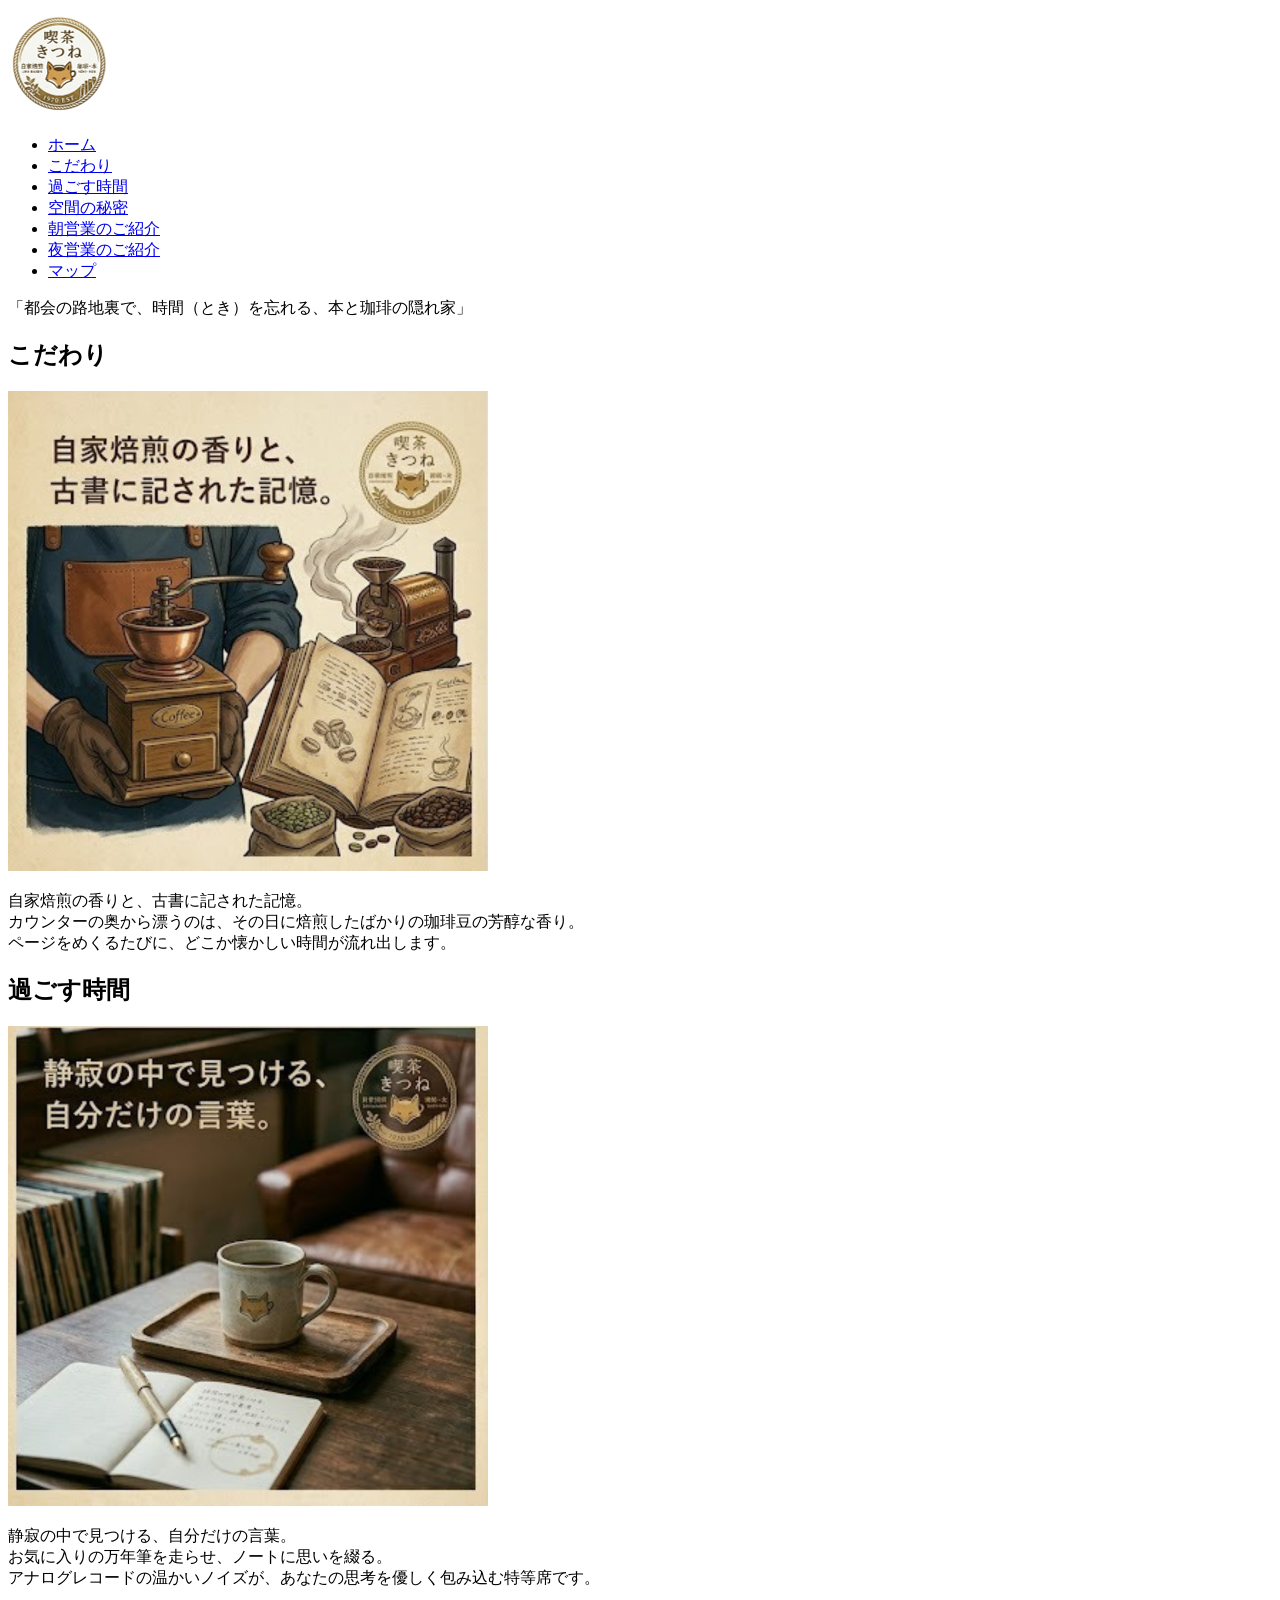
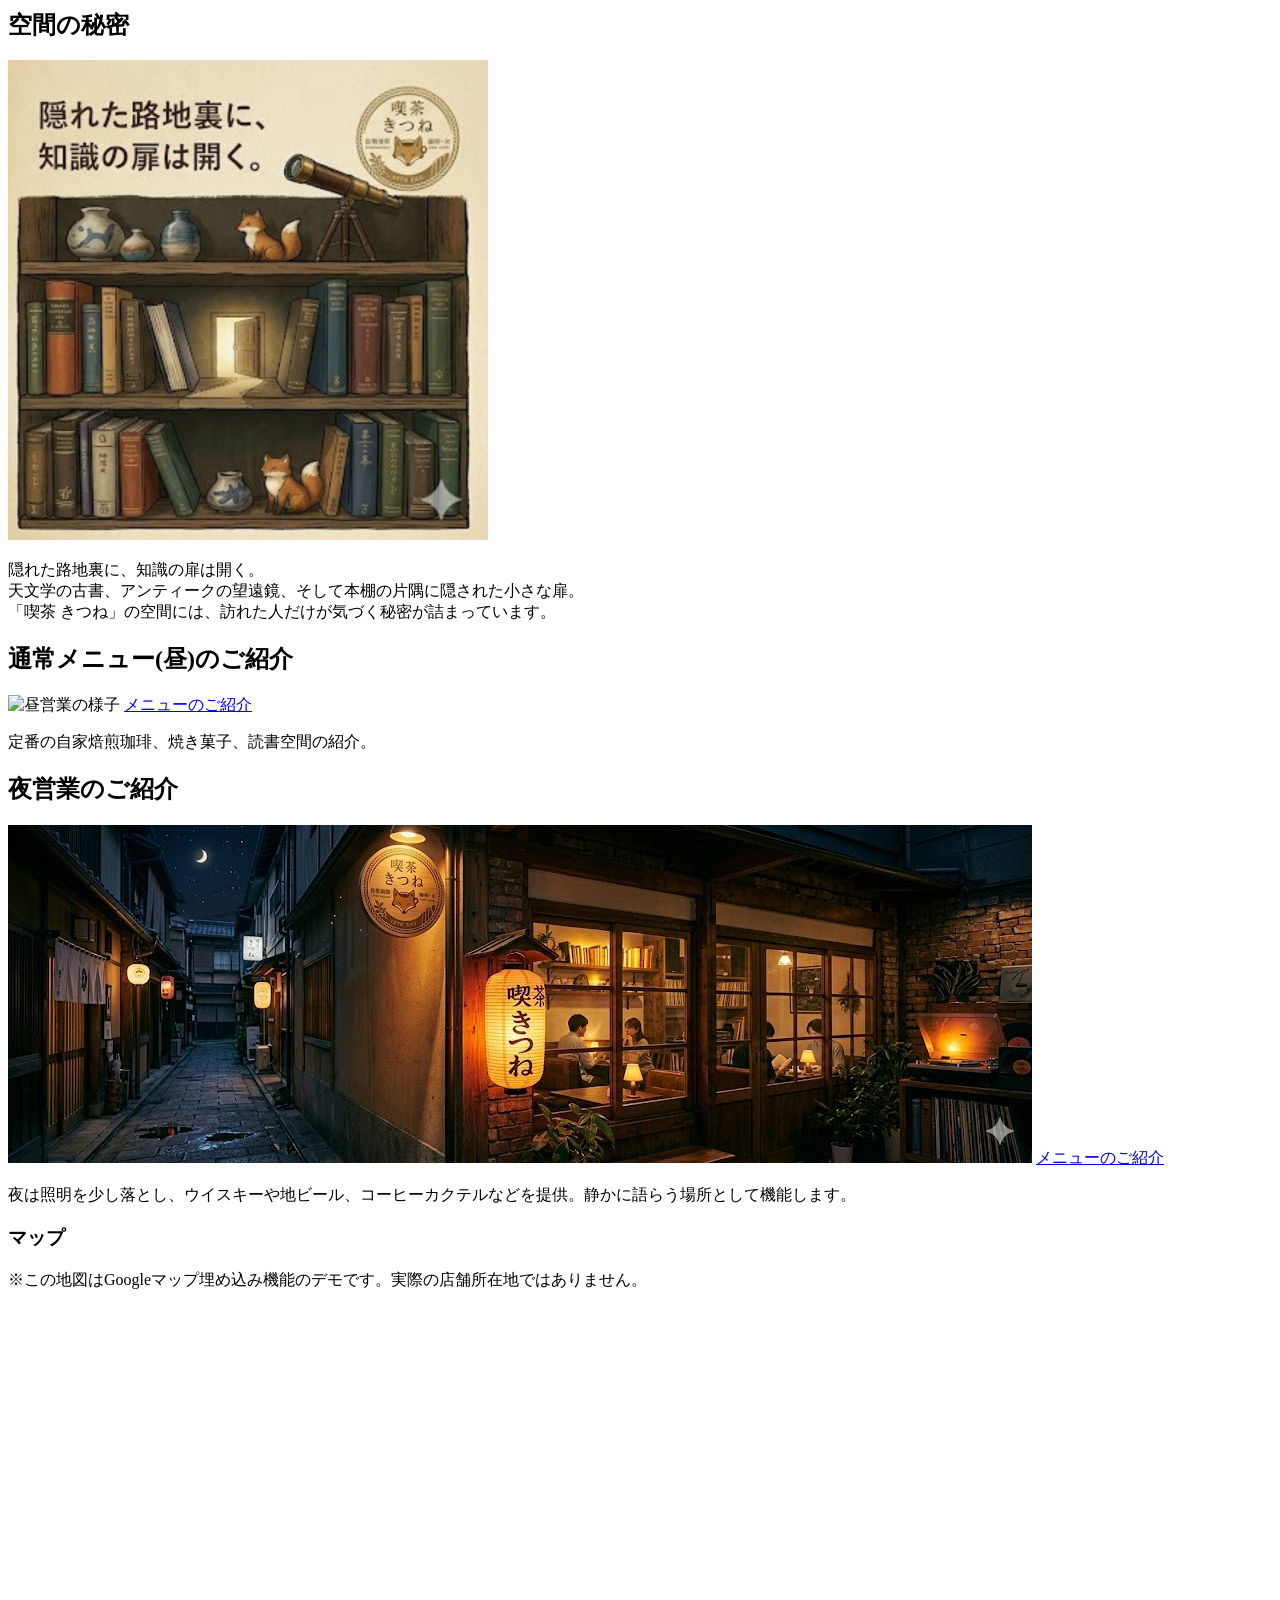
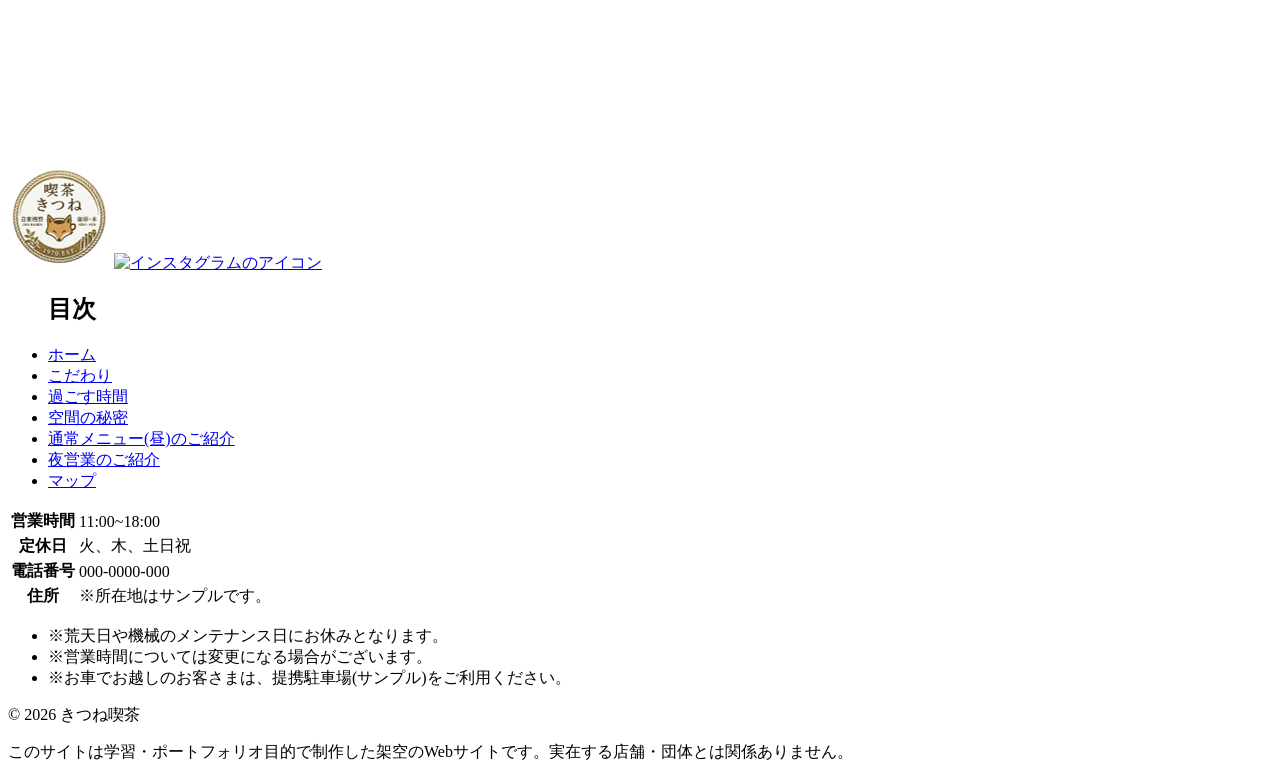
==== index.html @ 257d698b "rename to index.html" ====
<!DOCTYPE html>
<html lang="en">
<head>
    <meta charset="UTF-8">
    <meta name="viewport" content="width=device-width, initial-scale=1.0">
    <title>きつね喫茶</title>

    <!-- ファビコン -->
    <link rel="icon" href="image/キツネアイコン3.png" type="image/png">

    <!-- リセットCSS -->
    <link rel="stylesheet" href="reset.css">

    <!-- CSS適用 -->
    <link rel="stylesheet" href="../kitune/css/defolt.css">
</head>

<body>
    <!--! header -->
    <header>
    <nav>
        <!-- アイコン表示 -->
       <a class="logo" href="カフェきつね.html">
            <img src="image/きつね喫茶アイコン.png" alt="きつね喫茶のアイコン">
        </a>
        
       <!-- 項目表示 -->
        <ul class="nav-menu">
        <li><a href="カフェきつね.html">ホーム</a></li>
        <li><a href="#こだわり">こだわり</a></li>
        <li><a href="#過ごす時間">過ごす時間</a></li>
        <li><a href="#空間の秘密">空間の秘密</a></li>
        <li><a href="#通常メニュー(昼)のご紹介">朝営業のご紹介</a></li>
        <li><a href="#夜営業のご紹介">夜営業のご紹介</a></li>
        <li><a href="#マップ">マップ</a></li>
       </ul>
    </nav>
    <!-- コンセプトテキスト -->
        <p class="MainConcept">「都会の路地裏で、時間（とき）を忘れる、本と珈琲の隠れ家」</p>
    </header>

    <!--! main -->
    <main>
        <aside>
        <h2 id="こだわり">こだわり</h2>
        <div class="container">
        <img src="image/1.png" alt="古書の記憶">
        <p>
            自家焙煎の香りと、古書に記された記憶。
            <br>カウンターの奥から漂うのは、その日に焙煎したばかりの珈琲豆の芳醇な香り。
            <br>ページをめくるたびに、どこか懐かしい時間が流れ出します。
        </p>
        </div>
        </aside>

        <h2 class="text_right" id="過ごす時間">過ごす時間</h2>
        <div class="container">
        <img class="two_img_right" src="image/2.png" alt="静寂">
        <p class="one">
            静寂の中で見つける、自分だけの言葉。
            <br>お気に入りの万年筆を走らせ、ノートに思いを綴る。
            <br>アナログレコードの温かいノイズが、あなたの思考を優しく包み込む特等席です。
        </p>
        </div>

        <aside>
        <h2 id="空間の秘密">空間の秘密</h2>
        <div class="container">
        <img src="image/3.png" alt="知識の扉">
        <p>隠れた路地裏に、知識の扉は開く。
            <br>天文学の古書、アンティークの望遠鏡、そして本棚の片隅に隠された小さな扉。
            <br>「喫茶 きつね」の空間には、訪れた人だけが気づく秘密が詰まっています。
        </p>
        </div>
        </aside>
        
        <!-- 朝営業のご紹介 -->
         <div class="eigyou_bottom">
        <h2 class="text_tyuuou" id="通常メニュー(昼)のご紹介">通常メニュー(昼)のご紹介</h2>
        <!-- <a class="eigyou_img" href="menyu.html"><img src="/kitune/image/朝営業.png" alt="昼営業の様子"></a> -->
        <img src="/kitune/image/朝営業.png" alt="昼営業の様子" class="eigyou_img">
        <a href="menyu.html" target="_blank" rel="noopener noreferrer" class="eigyou_btn">メニューのご紹介</a>
        <p class="text_tyuuou">定番の自家焙煎珈琲、焼き菓子、読書空間の紹介。</p>
        

        <!-- 夜営業のご紹介 -->
        <aside>
        <h2 class="text_tyuuou" id="夜営業のご紹介">夜営業のご紹介</h2>
        <!-- <a class="eigyou_img" href="Yoru.html"><img src="image/391eae65-604c-4e45-9859-325646705f21.jpg" alt="夜営業の様子"></a> -->
        <img src="image/391eae65-604c-4e45-9859-325646705f21.jpg" alt="夜営業の様子" class="eigyou_img">
        <a href="Yoru.html" target="_blank" rel="noopener noreferrer" class="eigyou_btn">メニューのご紹介</a>
        <p class="text_tyuuou">夜は照明を少し落とし、ウイスキーや地ビール、コーヒーカクテルなどを提供。静かに語らう場所として機能します。</p>
        </aside>
        </div>

        <!-- マップ -->
         <div class="map">
         <h3 class="text_tyuuou" id="マップ">マップ</h3>
         <p class="text_tyuuou">※この地図はGoogleマップ埋め込み機能のデモです。実際の店舗所在地ではありません。</p>
         <iframe class="map_tyuuou" src="https://www.google.com/maps/embed?pb=!1m18!1m12!1m3!1d27821366.62056973!2d115.61157022834927!3d31.656762244537543!2m3!1f0!2f0!3f0!3m2!1i1024!2i768!4f13.1!3m3!1m2!1s0x34674e0fd77f192f%3A0xf54275d47c665244!2z5pel5pys!5e0!3m2!1sja!2sjp!4v1783840373308!5m2!1sja!2sjp" width="600" height="450" style="border:0;" allowfullscreen="" loading="lazy" referrerpolicy="strict-origin-when-cross-origin"></iframe>
         </div>
    </main>

    <!--! footer -->
    <footer>
    <div class="footer_container">
        <div class="item">
        <!-- アイコン表示 -->
        <img src="image/きつね喫茶アイコン.png" calt="きつね喫茶のアイコン"class="icon_img">

        <!-- インスタ -->
        <a href="https://www.instagram.com/p/DavCyarP1g-/?utm_source=ig_web_copy_link&igsh=NTc4MTIwNjQ2YQ=="><img src="/kitune/image/icons8-インスタグラム-48.png" alt="インスタグラムのアイコン"></a>
        </div>

        <!-- 目次 -->
         <div class="item">
       <ul><h2>目次</h2>
        <li><a href="カフェきつね.html">ホーム</a></li>
        <li><a href="#こだわり">こだわり</a></li>
        <li><a href="#過ごす時間">過ごす時間</a></li>
        <li><a href="#空間の秘密">空間の秘密</a></li>
        <li><a href="#通常メニュー(昼)のご紹介">通常メニュー(昼)のご紹介</a></li>
        <li><a href="#夜営業のご紹介">夜営業のご紹介</a></li>
        <li><a href="#マップ">マップ</a></li>
       </ul>
       </div>


       <!-- 表 -->
        <table>
        <tr>
            <th>営業時間</th>
            <td>11:00~18:00</td>
        </tr>
        <tr>
            <th>定休日</th>
            <td>火、木、土日祝</td>
        </tr>
        <tr>
            <th>電話番号</th>
            <td>000-0000-000</td>
        </tr>
        <tr>
            <th>住所</th>
            <td>※所在地はサンプルです。</td>
        </tr>
        </table>
        </div>
        <!-- 注意書き -->
         <div class="tyuui">
         <ul>
            <li>※荒天日や機械のメンテナンス日にお休みとなります。</li>
            <li>※営業時間については変更になる場合がございます。</li>
            <li>※お車でお越しのお客さまは、提携駐車場(サンプル)をご利用ください。</li>
        </ul>
        </div>

        
        <!-- コピーライト -->
         <div class="copy">
        <p>&copy; 2026 きつね喫茶</p>
        <p>このサイトは学習・ポートフォリオ目的で制作した架空のWebサイトです。実在する店舗・団体とは関係ありません。</p>
        </div>
    </footer>
</body>
</html>
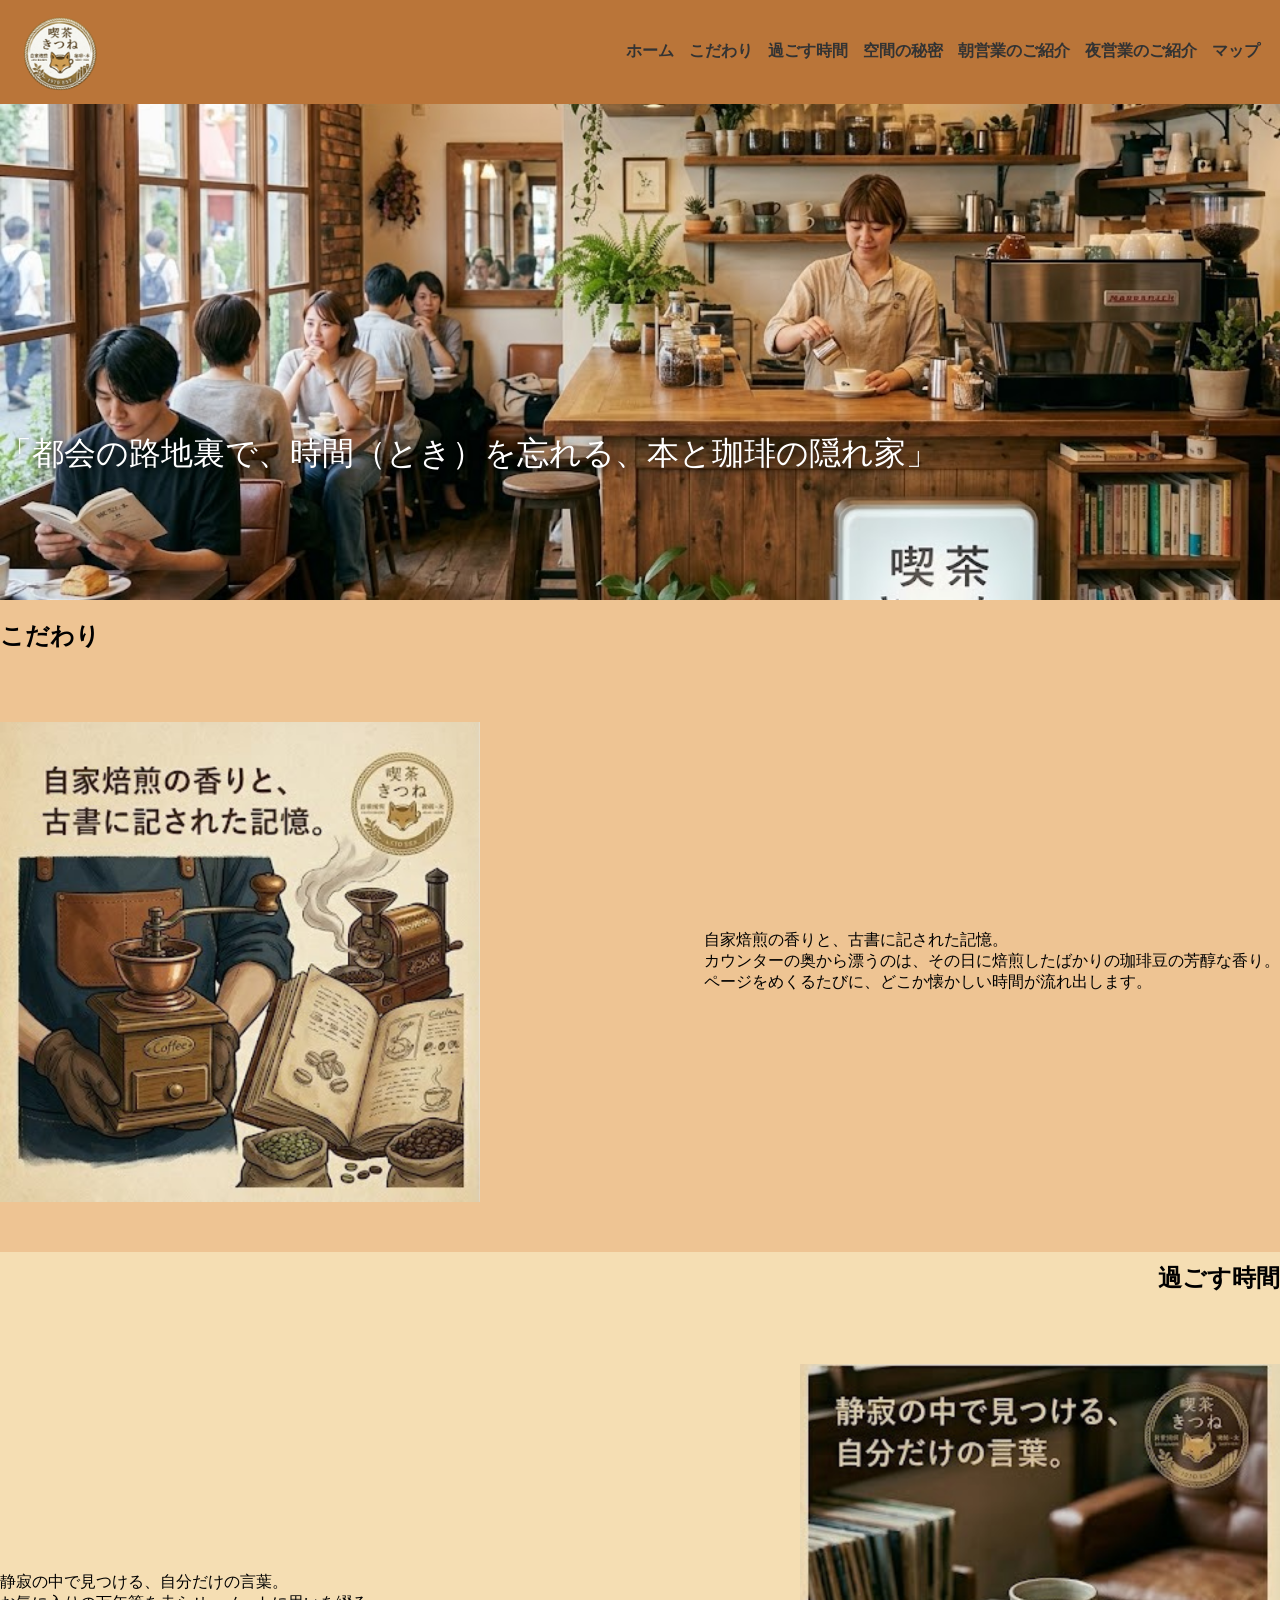
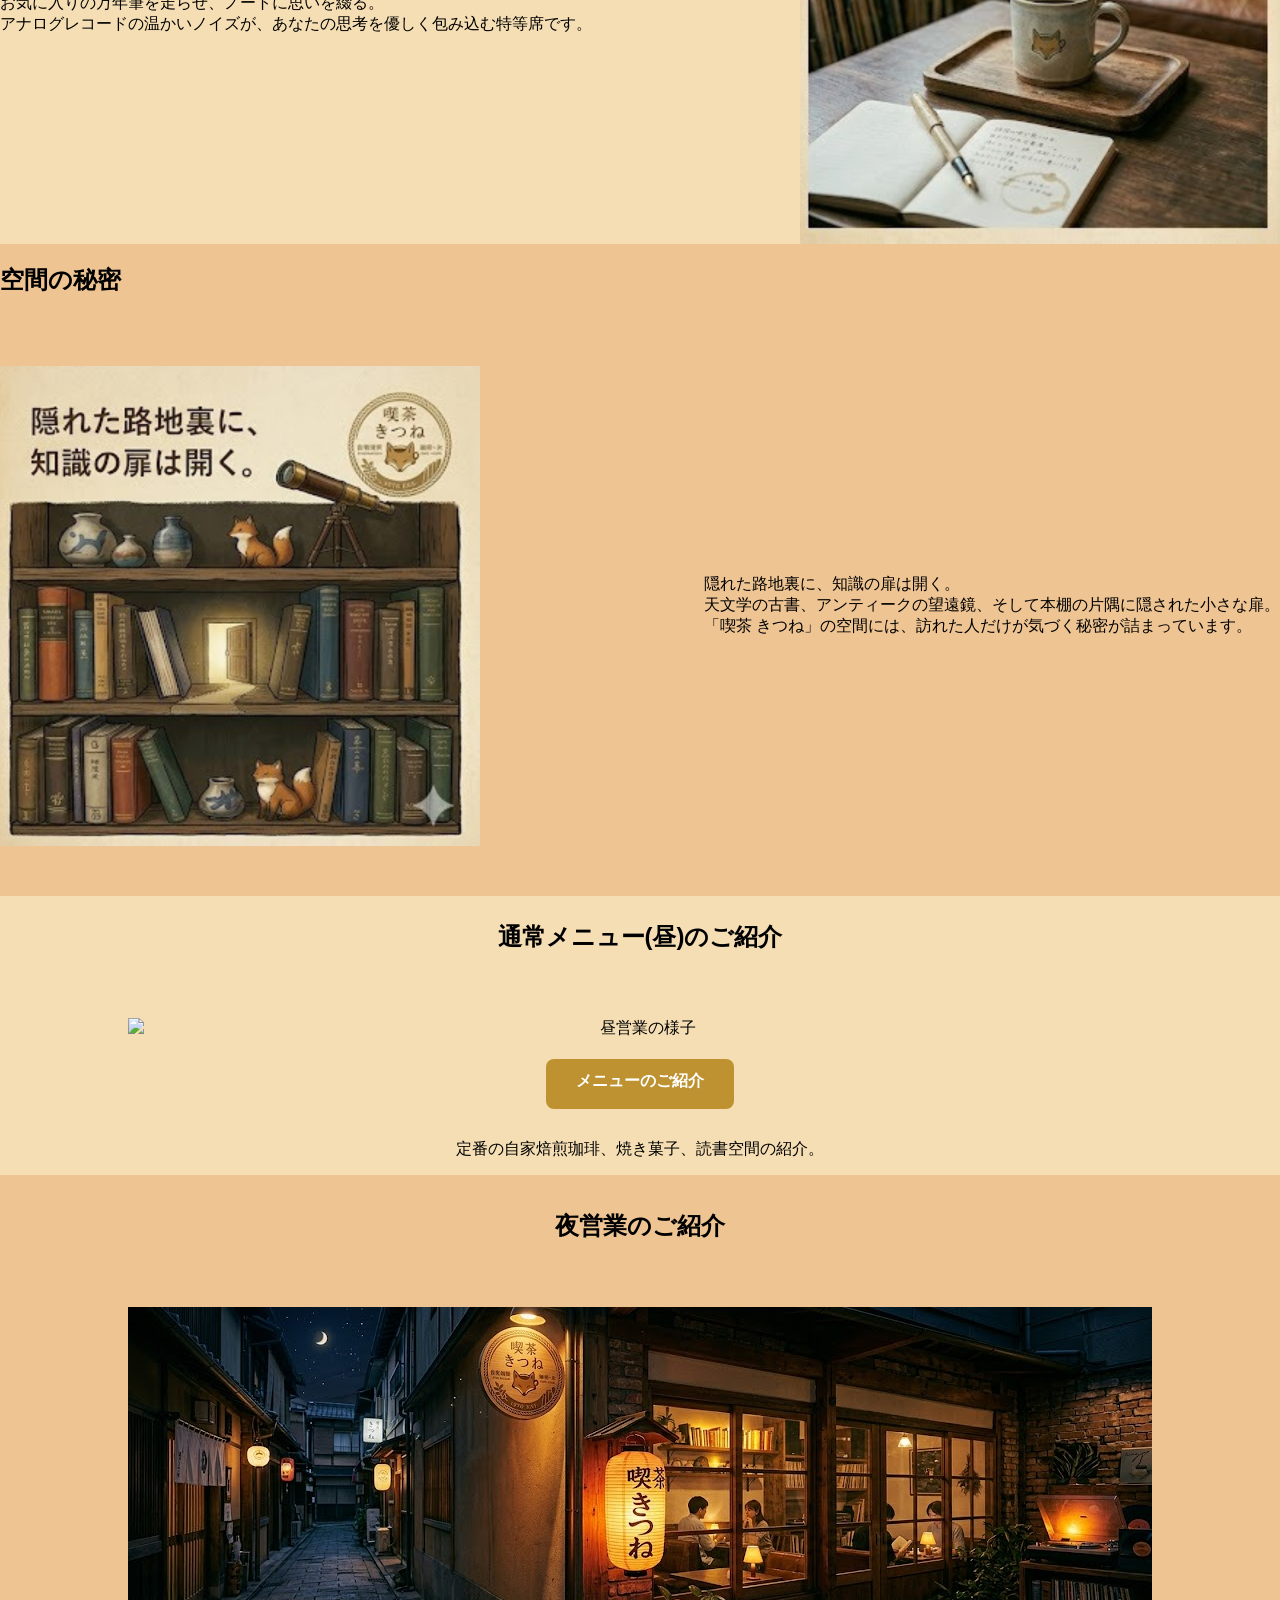
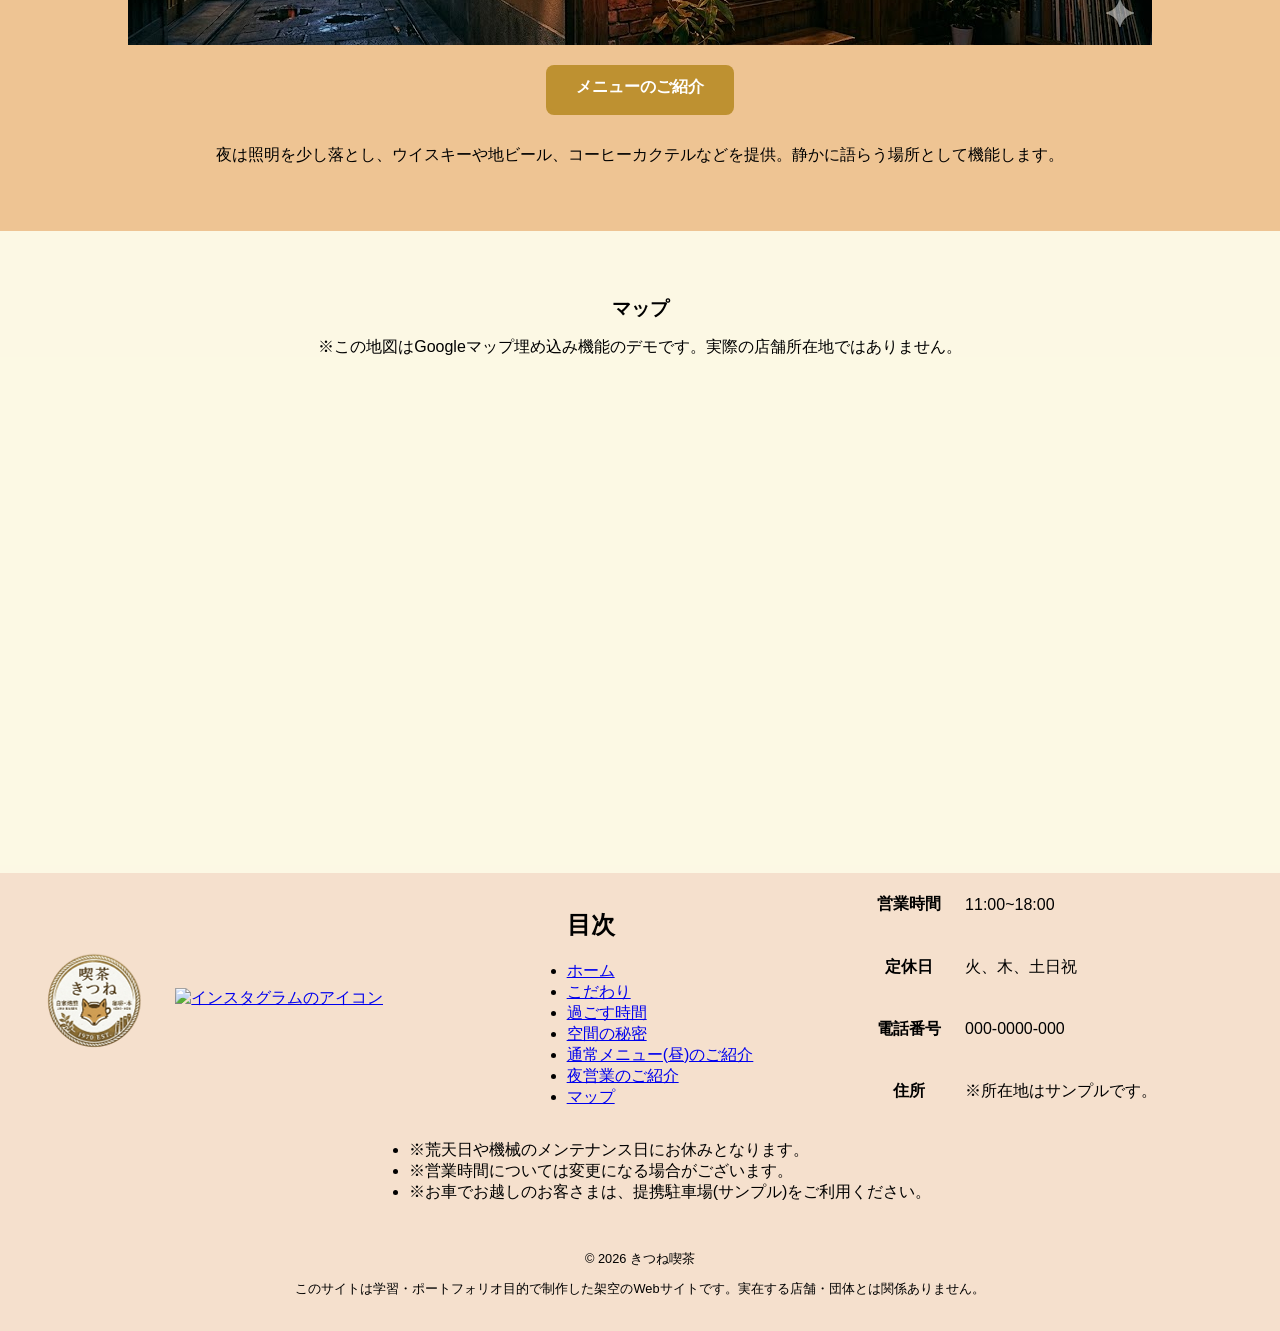
==== commit 20aaf5e9: "fix css path" ====
--- a/index.html
+++ b/index.html
@@ -12,7 +12,7 @@
     <link rel="stylesheet" href="reset.css">
 
     <!-- CSS適用 -->
-    <link rel="stylesheet" href="../kitune/css/defolt.css">
+    <link rel="stylesheet" href="css/defolt.css">
 </head>
 
 <body>
@@ -20,13 +20,13 @@
     <header>
     <nav>
         <!-- アイコン表示 -->
-       <a class="logo" href="カフェきつね.html">
+       <a class="logo" href="index.html">
             <img src="image/きつね喫茶アイコン.png" alt="きつね喫茶のアイコン">
         </a>
         
        <!-- 項目表示 -->
         <ul class="nav-menu">
-        <li><a href="カフェきつね.html">ホーム</a></li>
+        <li><a href="index.html">ホーム</a></li>
         <li><a href="#こだわり">こだわり</a></li>
         <li><a href="#過ごす時間">過ごす時間</a></li>
         <li><a href="#空間の秘密">空間の秘密</a></li>
@@ -115,7 +115,7 @@
         <!-- 目次 -->
          <div class="item">
        <ul><h2>目次</h2>
-        <li><a href="カフェきつね.html">ホーム</a></li>
+        <li><a href="index.html">ホーム</a></li>
         <li><a href="#こだわり">こだわり</a></li>
         <li><a href="#過ごす時間">過ごす時間</a></li>
         <li><a href="#空間の秘密">空間の秘密</a></li>
--- a/css/defolt.css
+++ b/css/defolt.css
@@ -0,0 +1,337 @@
+@charset "UTF-8";
+
+/* 全体の設定 */
+
+body{
+    font-family: sans-serif;
+    margin: 0;
+    background-color: rgb(238, 196, 147);
+    width: 100%;
+    
+}
+
+.text_tyuuou{
+    text-align: center;
+    margin: 15px 0;
+}
+
+.img_tyuuou{
+    margin: 0 auto;
+}
+
+/* footerを一番下にする設定 */
+body {
+  margin: 0;
+  display: flex;
+  flex-direction: column;
+  min-height: 100vh; /* 画面全体の高さを最低限確保する */
+}
+
+main {
+  flex: 1; /* 残りのスペースをmainがすべて引き伸ばして埋める */
+}
+
+/** header */
+
+header {
+    background-image: url(../image/試作3.jgp.jpg);
+    background-repeat: no-repeat;
+    background-size: cover;
+    background-position: center;
+    height: 600px;
+    position: relative; /* 子要素の配置基準 */
+}
+
+/* ナビゲーションメニュー */
+nav {
+    position: sticky;
+    top: 0;
+    z-index: 1000;
+    display: flex;
+    justify-content: space-between; /* ロゴを左、メニューを右に */
+    align-items: center;
+    background-color: rgb(186, 117, 57); /* 帯の背景色 */
+    padding: 10px 20px;
+    width: 100%;
+    box-sizing: border-box
+}
+/* メニューの横並び */
+.nav-menu {
+    display: flex;
+    list-style: none;
+    gap: 15px;
+    margin: 0;
+}
+
+.nav-menu a {
+    text-decoration: none;
+    color: #333;
+    font-weight: bold;
+}
+
+/* アイコン、ロゴ */
+.logo {
+    /* 変更箇所: fixedを削除し、flexの子要素として配置 */
+    position: static; 
+    display: flex;
+    align-items: center;
+}
+
+.logo img {
+    width: 80px;
+}
+
+/* --- コンセプトテキスト --- */
+.MainConcept {
+    position: absolute;
+    top: 400px;
+    font-size: 2rem;
+    color: #FFFFFF;
+    text-shadow: 0 2px 8px rgba(0, 0, 0, 0.85);
+
+}
+
+/** main */
+
+/* 背景色 */
+main{
+    background-color: wheat;
+}
+
+main h2{
+    margin-top: 0;
+    padding-top: 10px;
+    padding-bottom: 50px;
+}
+
+aside{
+    background-color: rgb(238, 196, 147);
+    padding-top: 10px;
+    padding-bottom: 50px;
+}
+
+.map{
+    background-color: rgba(254, 255, 240, 0.804);
+    padding-top: 50px;
+    padding-bottom: 50px;
+}
+/* 画像と文字を横並びにする */
+.container{
+    display: flex;
+    align-items: center;
+    justify-content: space-between;
+}
+.text_right{
+    text-align: right;
+}
+
+.two_img_right{
+    margin-left:0;
+    order: 2;
+}
+
+.one{
+    order: 1;
+}
+
+
+
+/* 朝営業、夜営業紹介の画像を中央にする。 */
+.eigyou_img{
+    width: 100%;  
+    max-width: 1024px;
+    margin: 0 auto;
+    display: block;
+}
+
+/* 朝営業、夜営業のサイトへの案内ボタン */
+/* 1. 【追加】親の要素を中央揃えにする設定 */
+.eigyou_bottom {
+  text-align: center; /* これでボタンも画像もテキストも全部真ん中に寄ります */
+  width: 100%;
+}
+
+/* 2. ボタン自体の設定 */
+.eigyou_bottom a.eigyou_btn {
+  display: inline-block !important;
+  text-decoration: none !important;
+  text-align: center !important;
+  padding: 12px 30px !important;
+  font-size: 16px !important;
+  font-weight: bold !important;
+  
+  color: #ffffff !important;           /* 文字色（白） */
+  background-color: #be9131 !important;/* 背景色（緑） */
+  box-shadow: 0 5px 0 #be9131 !important; /* 影 */
+  
+  border-radius: 8px !important;
+  margin: 20px 0 !important;           /* 💡 上下の隙間だけに調整しました */
+  transition: all 0.1s ease !important;
+}
+
+/* ホバーしたとき */
+.eigyou_bottom a.eigyou_btn:hover {
+  background-color: #eeb63d !important; /* 💡 ここにも!importantをつけて通常時の色をしっかり上書きします */
+  color: #ffffff !important;
+}
+
+/* 押し込んだとき */
+.eigyou_bottom a.eigyou_btn:active {
+  box-shadow: 0 2px 0 #7c5f20 !important;
+  transform: translateY(3px) !important;
+}
+
+/* マップの位置調整 */
+.map_tyuuou{
+    display:block;
+    margin: 0 auto;
+}
+
+/** footer */
+
+footer{
+    background-color: rgb(245, 224, 205);
+}
+
+.footer_container{
+    display: grid;
+    grid-template-columns: 1fr 1fr 1fr;
+}
+.item{
+    display: flex;
+    gap: 30px;
+    justify-content: center;
+    align-items: center;
+}
+
+.icon_img{
+    width: 102px;
+    height: 107px;
+}
+
+h3{
+    margin: 0;
+}
+table {
+    width: 100%;
+}
+
+th{
+    white-space: nowrap;
+}
+
+
+.tyuui{
+  width: fit-content; /* 中身の最大幅に合わせる*/
+  margin: 0 auto;     /*上下は0、左右を自動中央揃え */
+  padding-left: 20px; /* 箇条書きのポインタ（点）のスペース */
+}
+
+.copy{
+text-align: center;
+    padding: 20px 0;
+    font-size: 0.8rem;
+}
+
+/* ページ内リンク */
+#こだわり{
+
+}
+
+#過ごす時間{
+
+}
+
+#空間の秘密{
+
+}
+
+#マップ{
+
+}
+
+#夜営業のご紹介{
+
+}
+
+#朝営業のご紹介{
+
+}
+
+/* スマホ版表示 */
+@media (max-width: 700px) {
+
+    /* header */
+    header{
+        min-height: 400px; 
+    }
+
+    nav {
+        flex-wrap: wrap;
+        justify-content: center;
+        gap: 10px;
+    }
+    .nav-menu {
+        flex-wrap: wrap;
+        justify-content: center;
+        gap: 8px 14px;
+        font-size: 0.8rem;
+    }
+    .logo img {
+        width: 50px;
+    }
+    header {
+        height: auto;
+        padding-bottom: 30px;
+    }
+    .MainConcept {
+        position: static;
+        margin-top: 150px;
+        font-size: 1.2rem;
+        text-align: center;
+        padding: 0 15px;
+    }
+    /* main */
+    .container {
+        flex-direction: column;
+        align-items: flex-start;
+    }
+    .container img {
+        width: 100%;
+        max-width: 100%;
+        height: auto;
+    }
+    .two_img_right {
+        order: 0; /* 画像を上にしたいので順番をリセット */
+    }
+    .one {
+        order: 1; /* テキストは画像の後(下)に来るように */
+    }
+    main h2 {
+        text-align: center;
+    }
+    .text_right {
+        text-align: center;
+    }
+    /* 朝営業、夜営業の画像調整 */
+    .eigyou_img img {
+    width: 100%;
+    height: 300px;
+    object-fit: cover;
+    object-position: center; /* 画像の右側を優先して見せる */
+    }
+    /* マップのサイズ調整 */
+    .map_tyuuou {
+        width: 100%;
+        height: 300px;
+        max-width: 100%;
+    }
+    /* footerの調整 */
+    .footer_container {
+
+        grid-template-columns: 1fr; /* 3列 → 1列に */
+
+        gap: 20px;
+
+    }
+}
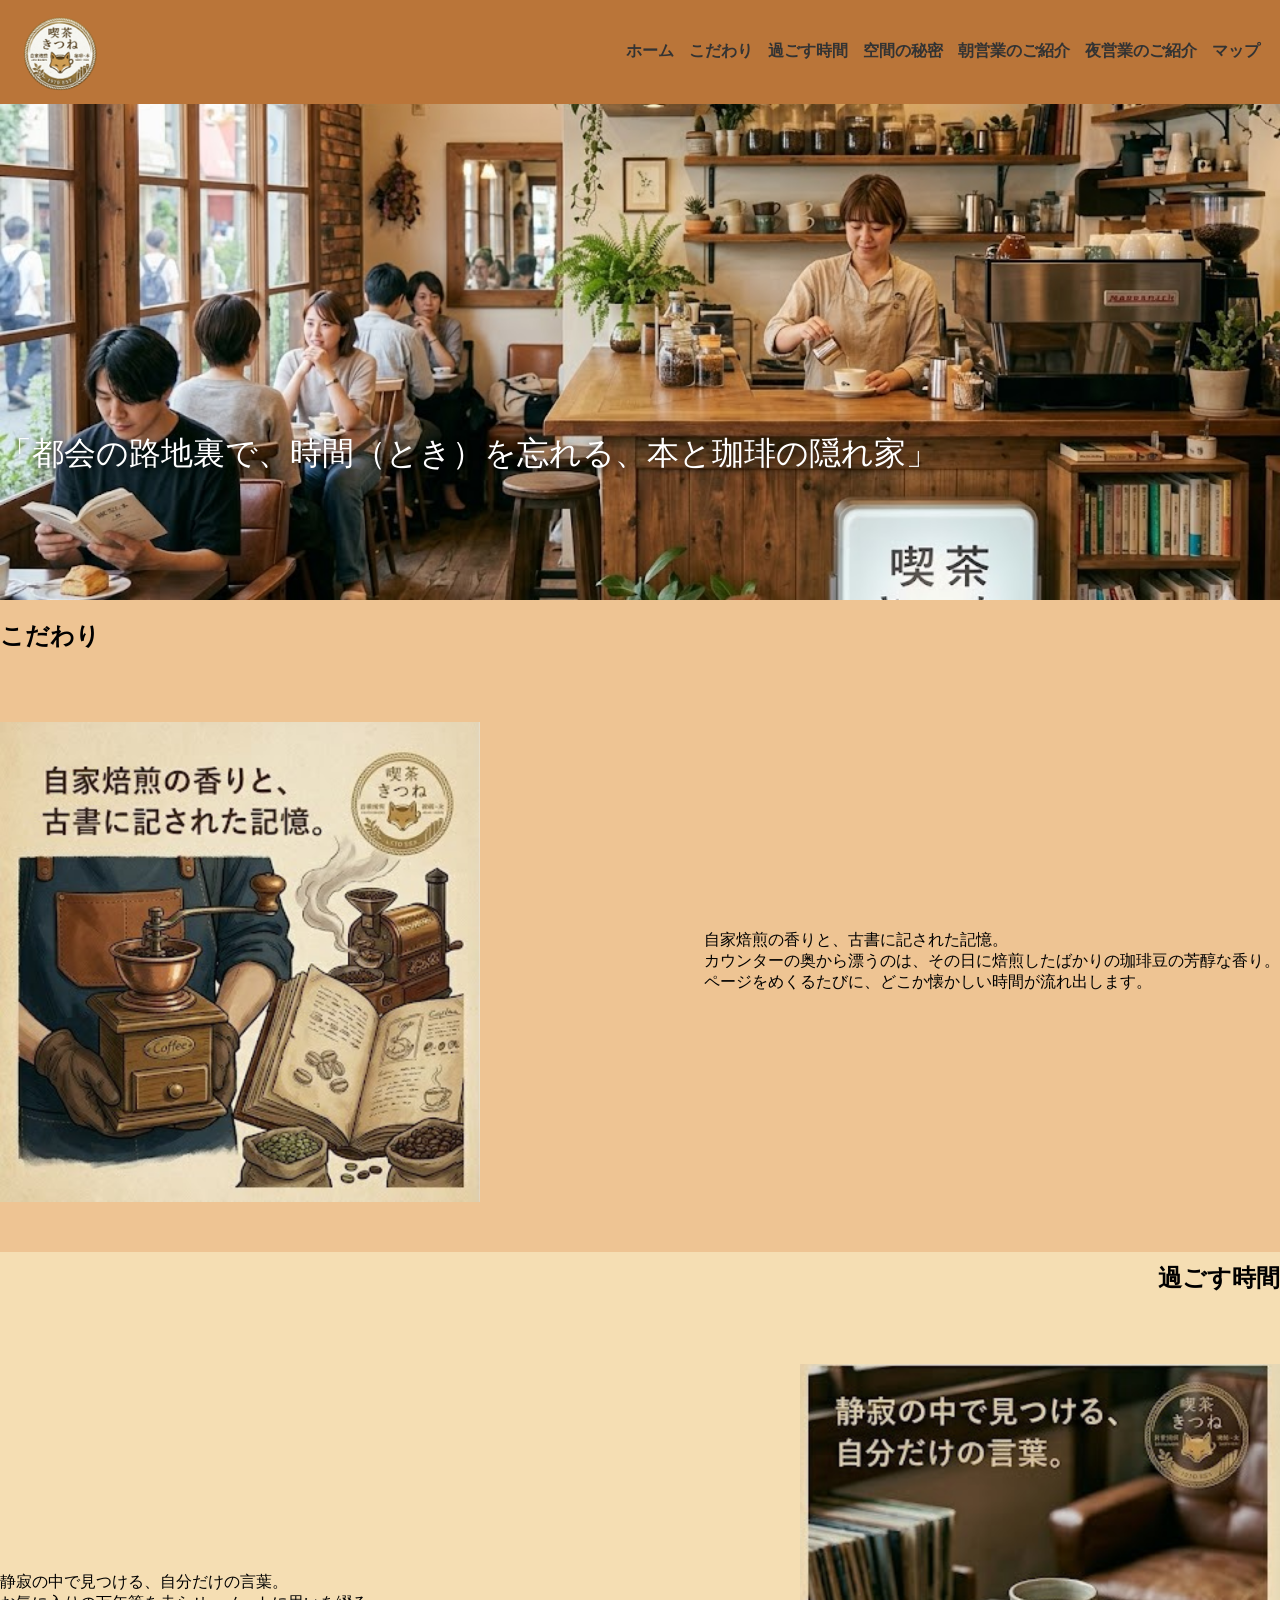
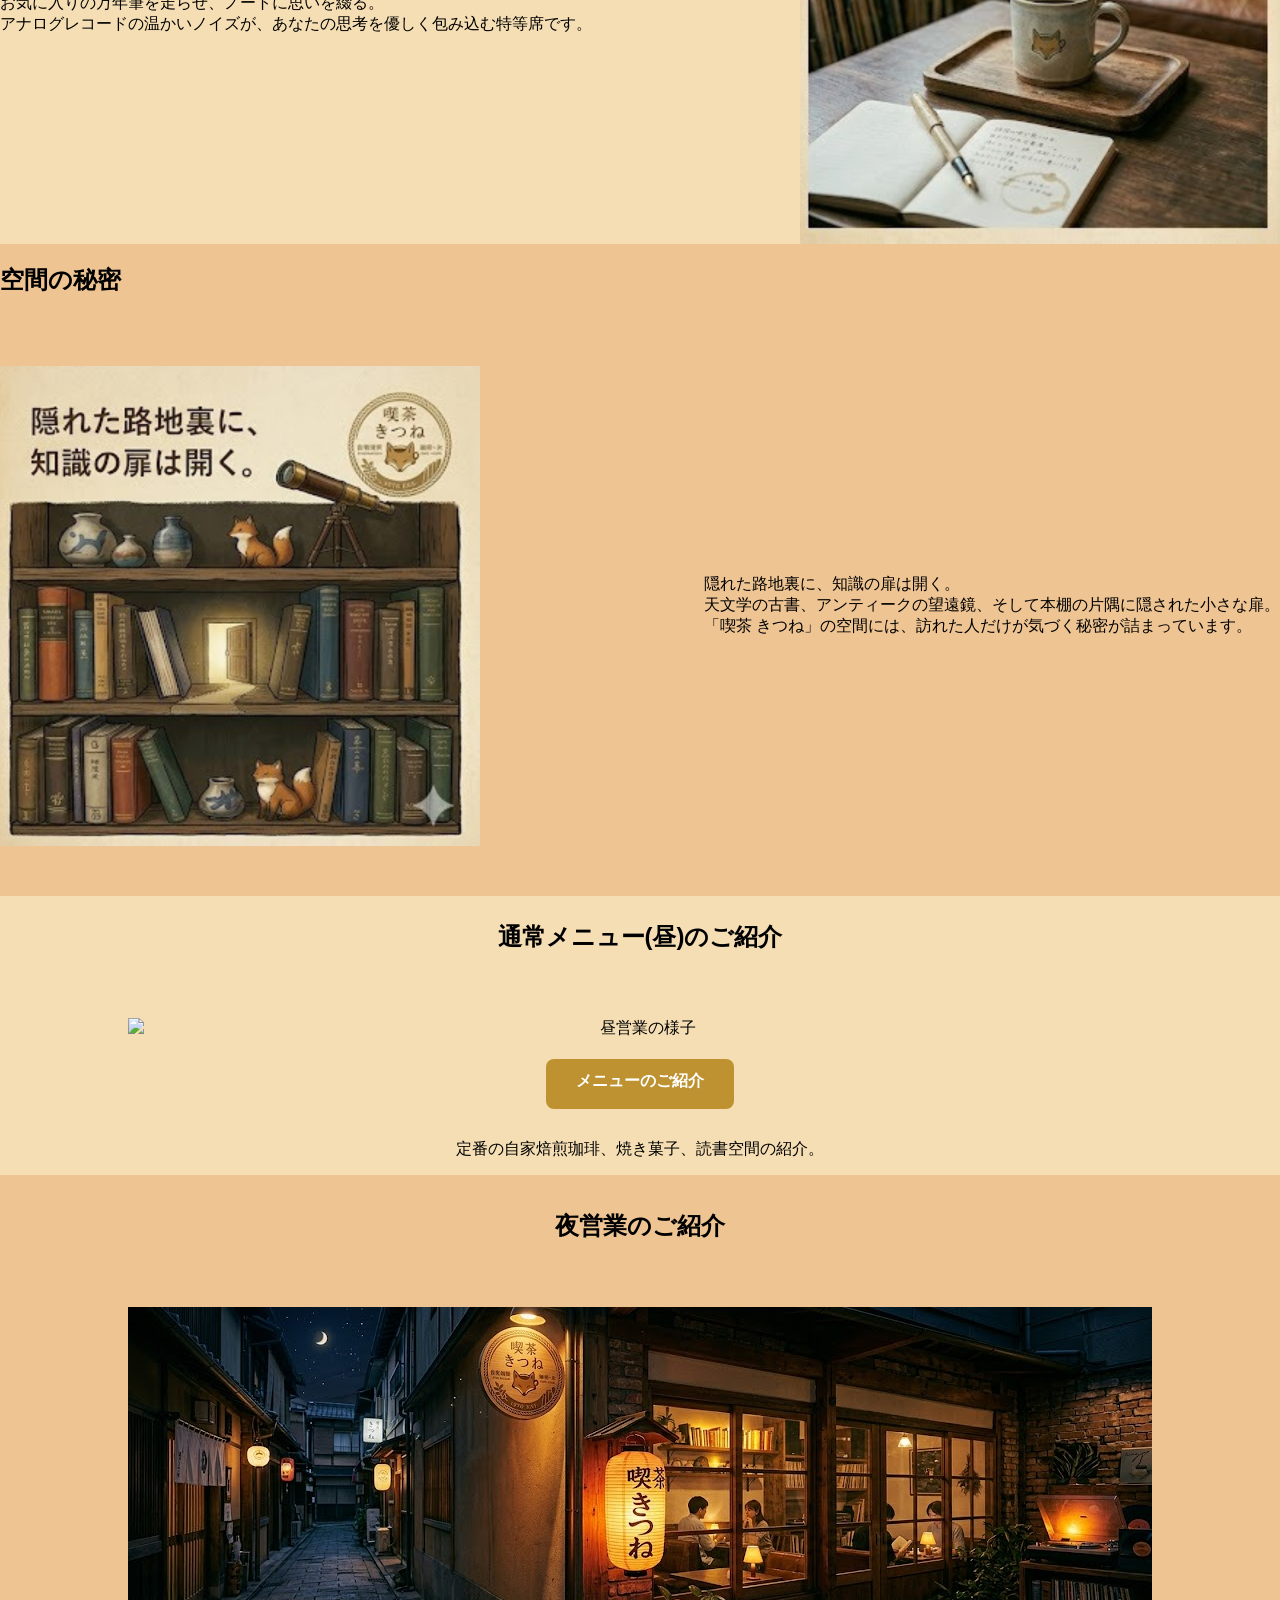
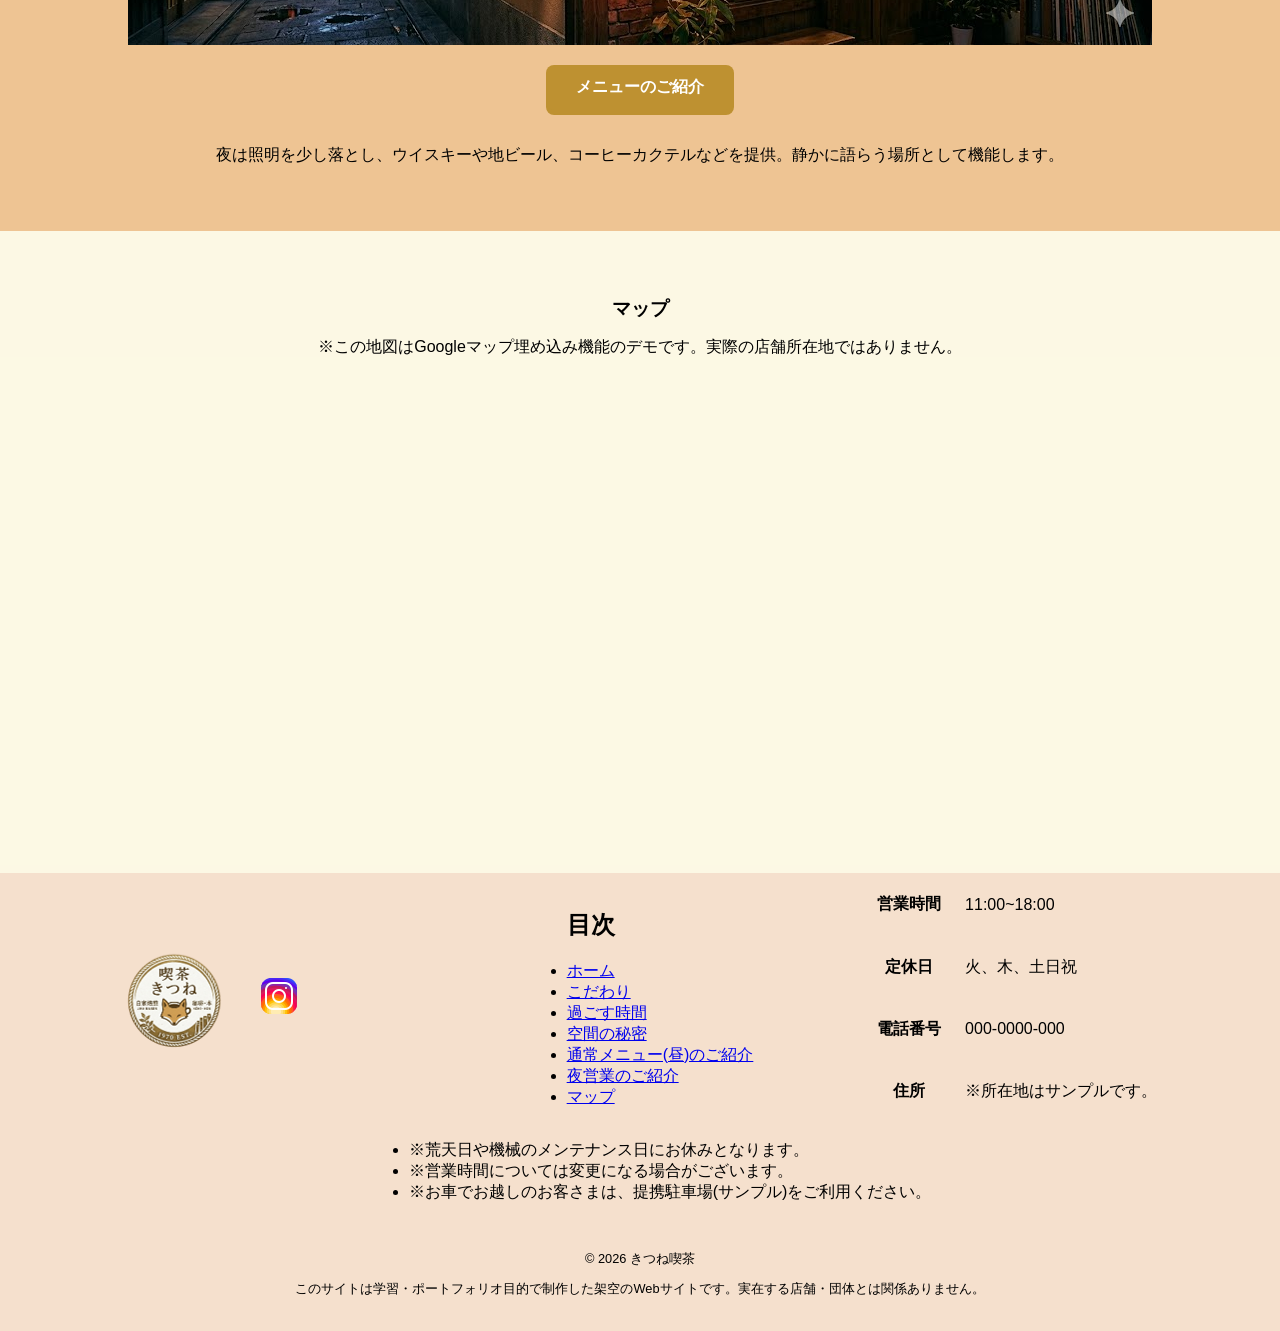
==== commit 2b628a54: "fix css path" ====
--- a/index.html
+++ b/index.html
@@ -109,7 +109,7 @@
         <img src="image/きつね喫茶アイコン.png" calt="きつね喫茶のアイコン"class="icon_img">
 
         <!-- インスタ -->
-        <a href="https://www.instagram.com/p/DavCyarP1g-/?utm_source=ig_web_copy_link&igsh=NTc4MTIwNjQ2YQ=="><img src="/kitune/image/icons8-インスタグラム-48.png" alt="インスタグラムのアイコン"></a>
+        <a href="https://www.instagram.com/p/DavCyarP1g-/?utm_source=ig_web_copy_link&igsh=NTc4MTIwNjQ2YQ=="><img src="/image/icons8-インスタグラム-48.png" alt="インスタグラムのアイコン"></a>
         </div>
 
         <!-- 目次 -->
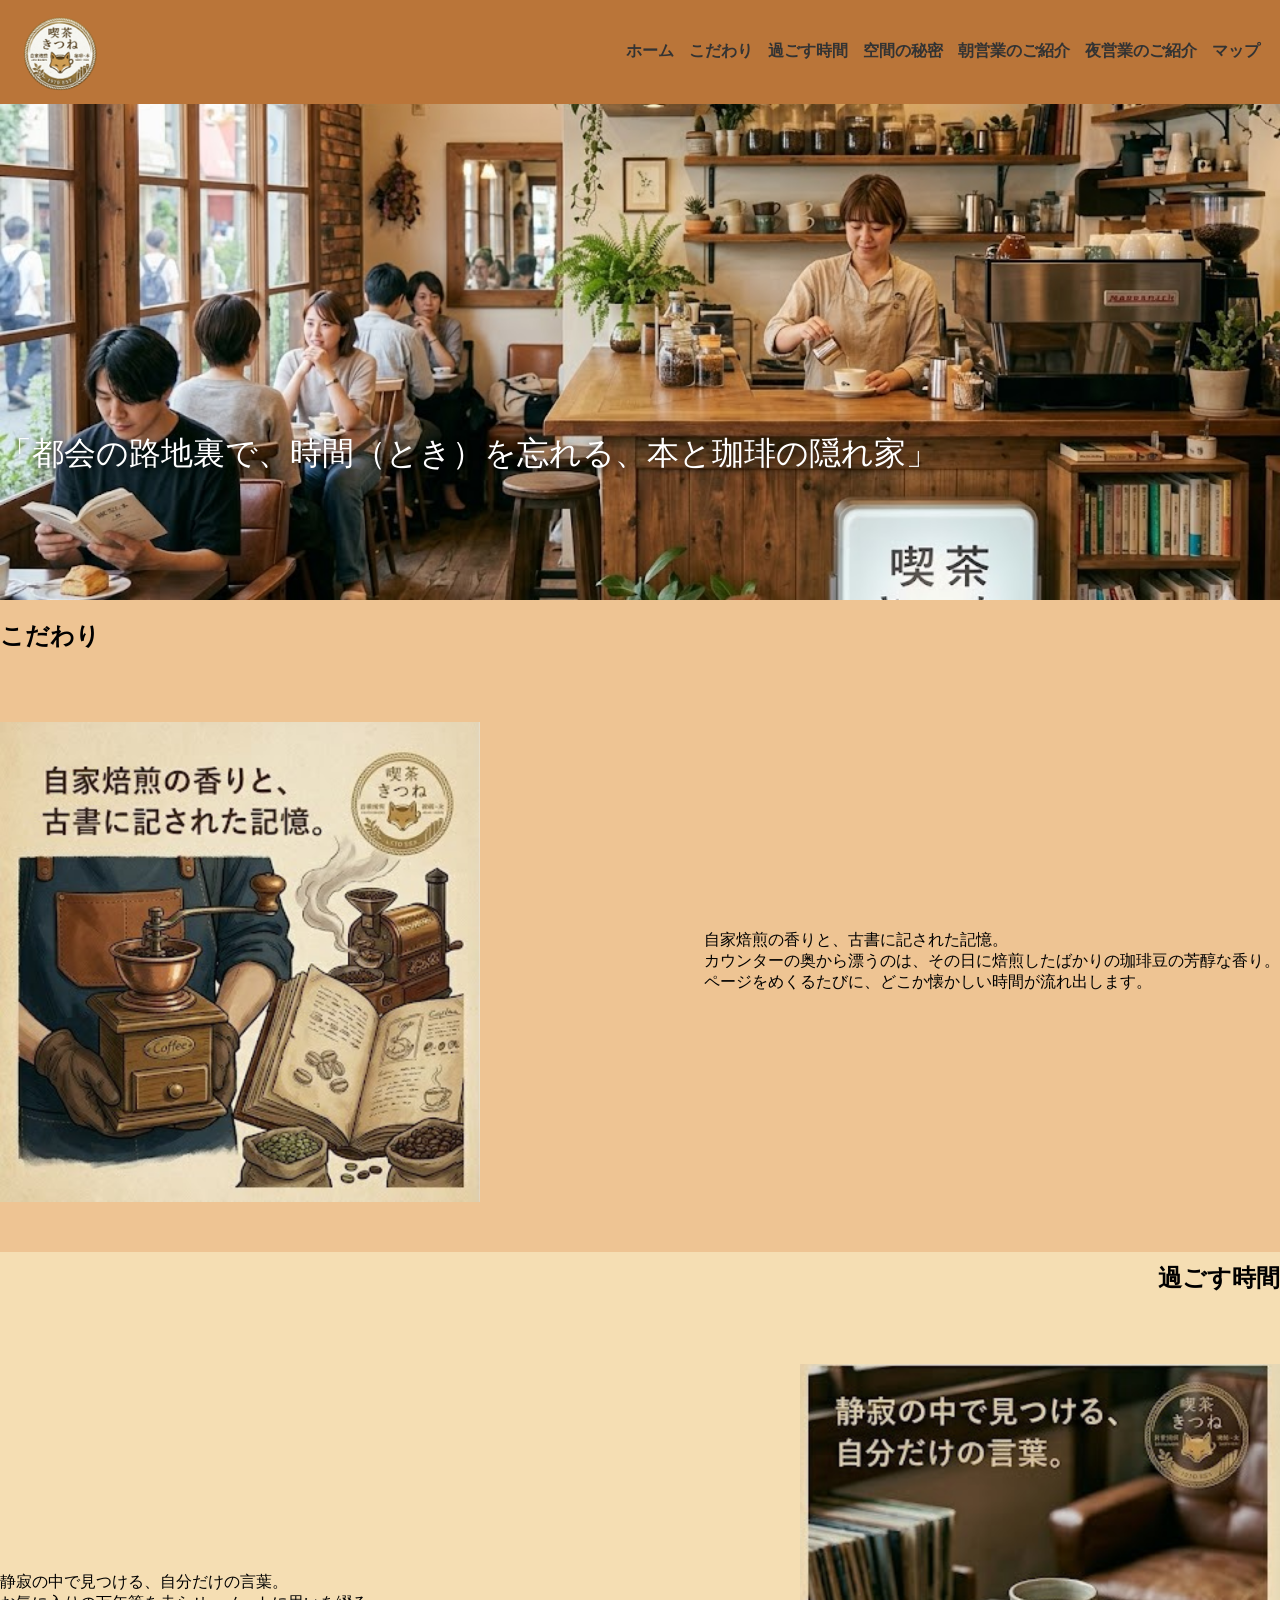
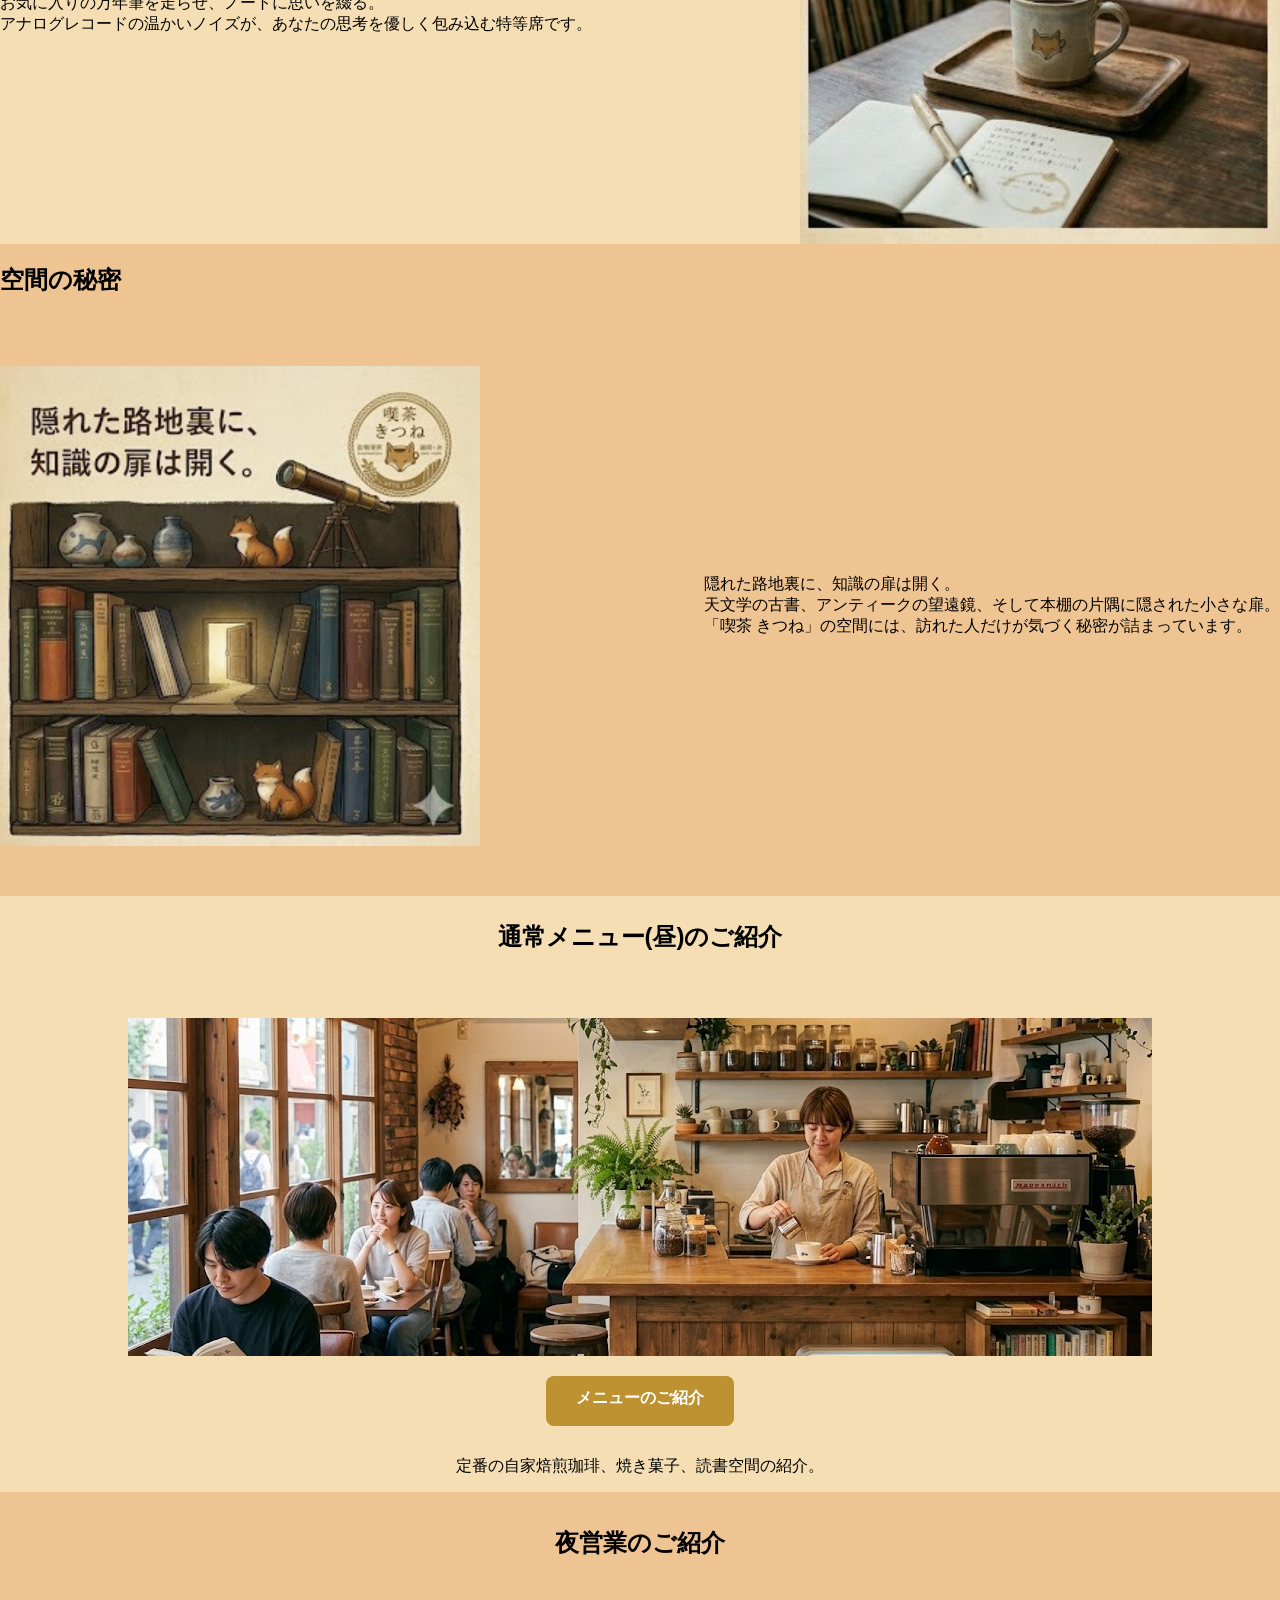
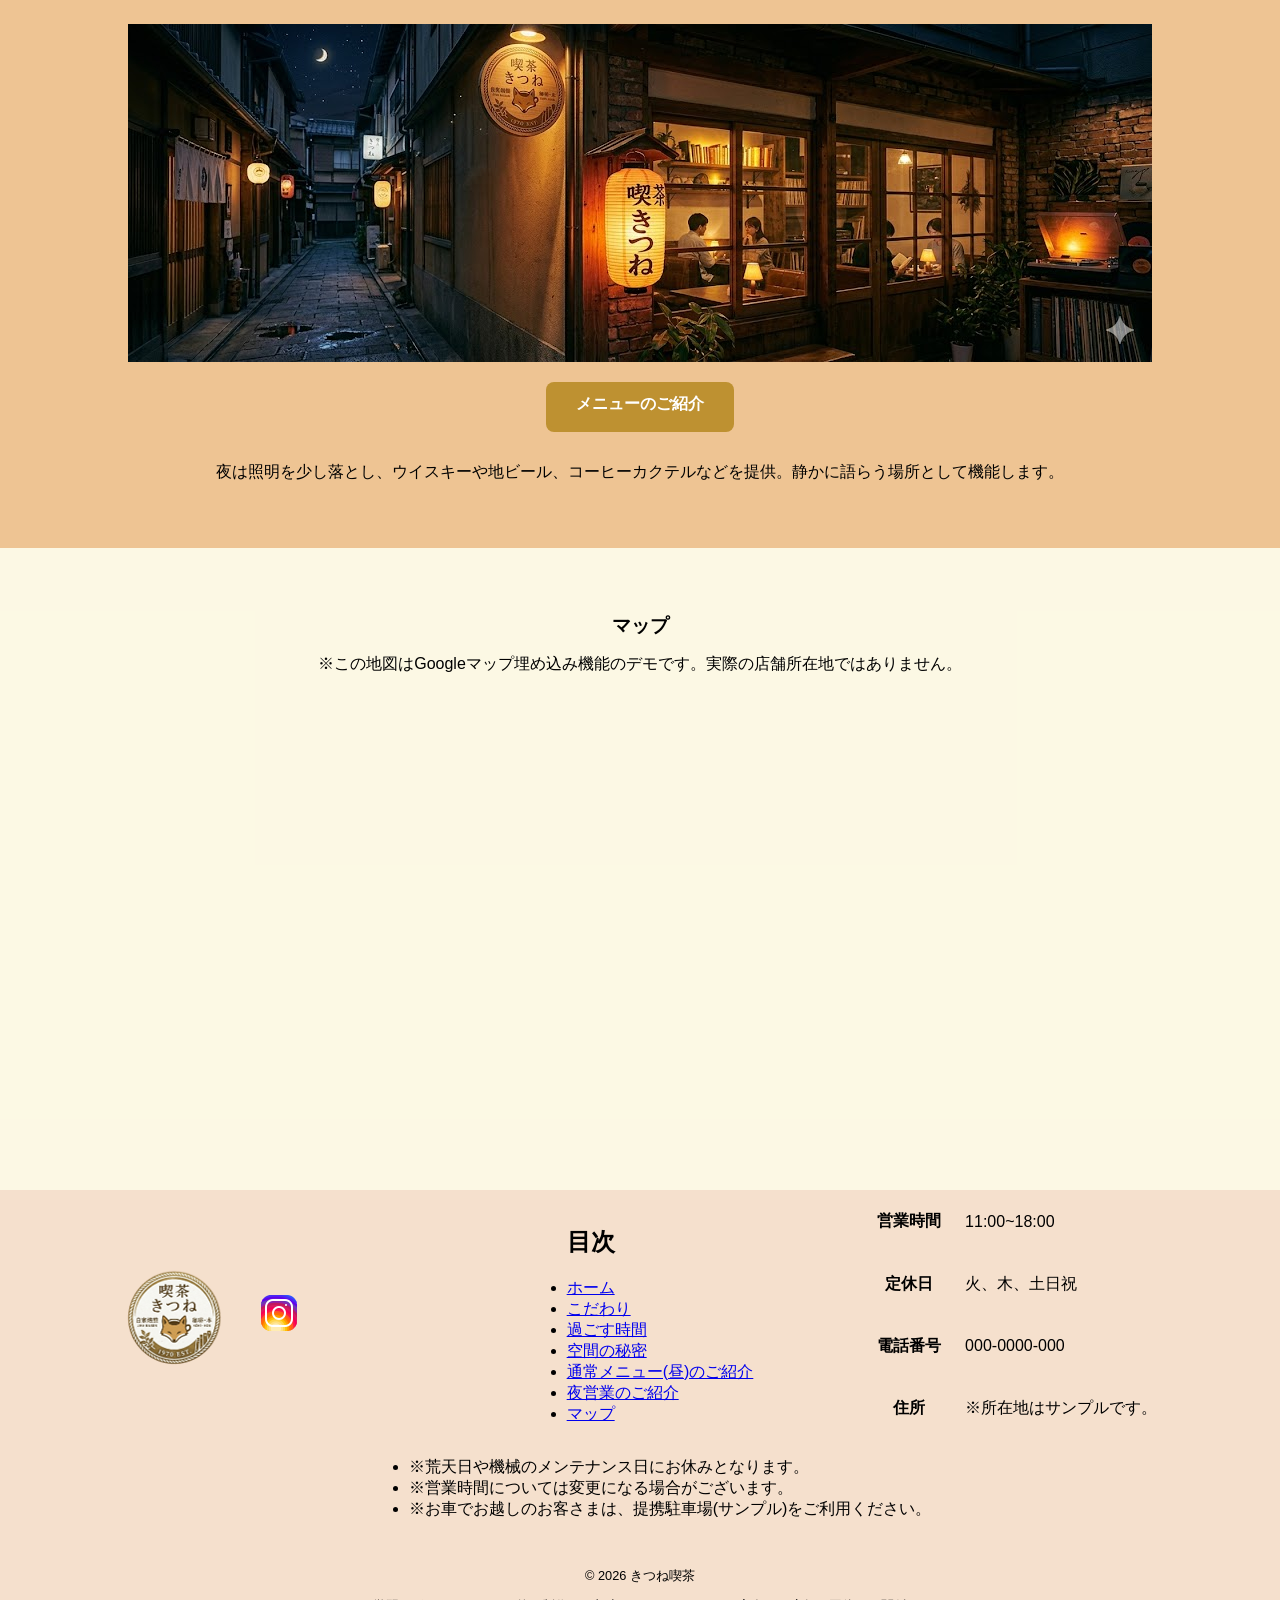
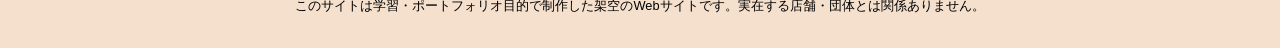
==== commit a1367fe3: "tyousei" ====
--- a/index.html
+++ b/index.html
@@ -78,7 +78,7 @@
          <div class="eigyou_bottom">
         <h2 class="text_tyuuou" id="通常メニュー(昼)のご紹介">通常メニュー(昼)のご紹介</h2>
         <!-- <a class="eigyou_img" href="menyu.html"><img src="/kitune/image/朝営業.png" alt="昼営業の様子"></a> -->
-        <img src="/kitune/image/朝営業.png" alt="昼営業の様子" class="eigyou_img">
+        <img src="image/朝営業.png" alt="昼営業の様子" class="eigyou_img">
         <a href="menyu.html" target="_blank" rel="noopener noreferrer" class="eigyou_btn">メニューのご紹介</a>
         <p class="text_tyuuou">定番の自家焙煎珈琲、焼き菓子、読書空間の紹介。</p>
         
@@ -109,7 +109,7 @@
         <img src="image/きつね喫茶アイコン.png" calt="きつね喫茶のアイコン"class="icon_img">
 
         <!-- インスタ -->
-        <a href="https://www.instagram.com/p/DavCyarP1g-/?utm_source=ig_web_copy_link&igsh=NTc4MTIwNjQ2YQ=="><img src="/image/icons8-インスタグラム-48.png" alt="インスタグラムのアイコン"></a>
+        <a href="https://www.instagram.com/p/DavCyarP1g-/?utm_source=ig_web_copy_link&igsh=NTc4MTIwNjQ2YQ=="><img src="image/icons8-インスタグラム-48.png" alt="インスタグラムのアイコン"></a>
         </div>
 
         <!-- 目次 -->
